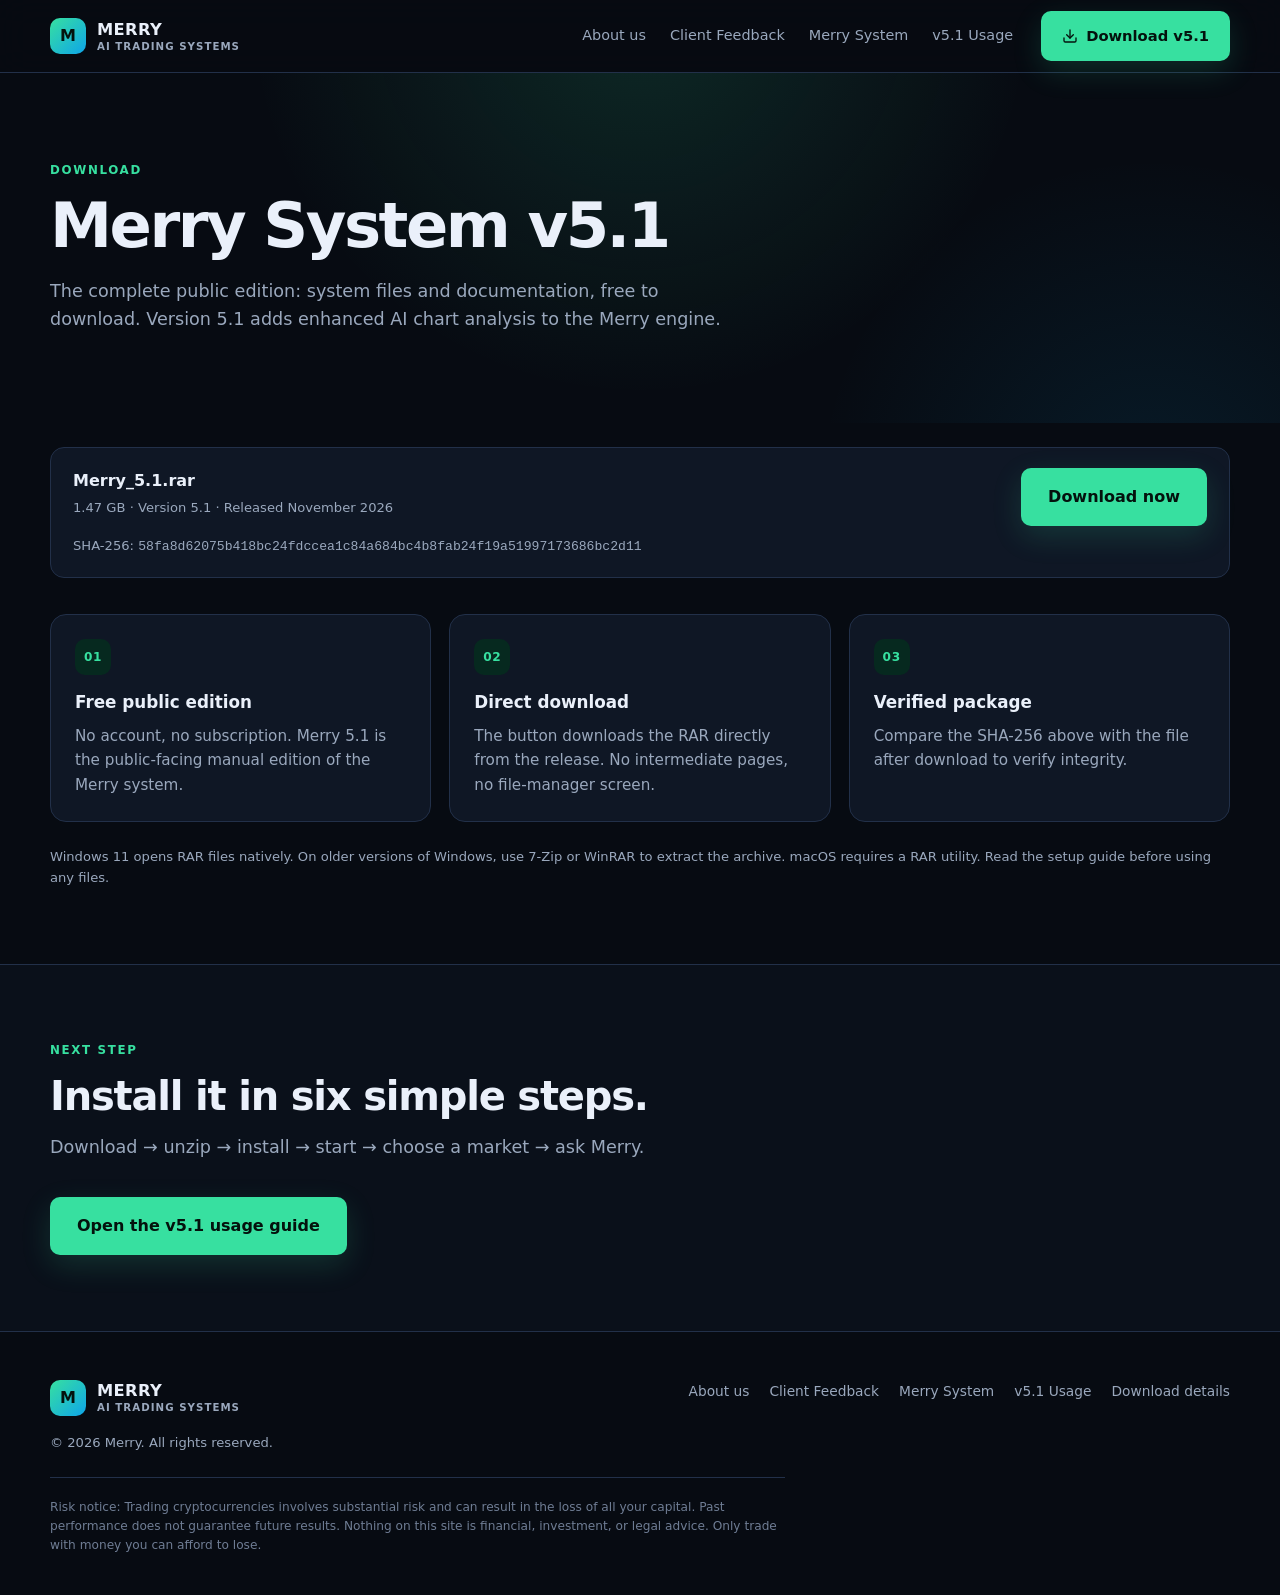
==== download.html @ 929f6ac3 "Add Merry 5.1 marketing website Static site with About, Client Feedback, Merry System, v5.1 Usage, a" ====
<!DOCTYPE html>
<html lang="en">
<head>
  <meta charset="UTF-8">
  <meta name="viewport" content="width=device-width, initial-scale=1.0">
  <title>Download Merry 5.1 — Merry System</title>
  <meta name="description" content="Download Merry System v5.1: 1.47 GB RAR, free public edition, with SHA-256 checksum.">
  <link rel="stylesheet" href="styles.css">
</head>
<body>
  <header class="site-header">
    <div class="container header-inner">
      <a class="brand" href="index.html">
        <span class="brand-mark">M</span>
        <span class="brand-name">MERRY<small>AI Trading Systems</small></span>
      </a>
      <nav class="nav">
        <a href="index.html">About us</a>
        <a href="testimonials.html">Client Feedback</a>
        <a href="system.html">Merry System</a>
        <a href="guide.html">v5.1 Usage</a>
      </nav>
      <a class="btn btn-primary header-cta" href="https://github.com/MerryBestTrading/Merry_5.1/releases/download/v5.1/Merry_5.1.rar">
        <svg width="16" height="16" viewBox="0 0 24 24" fill="none" stroke="currentColor" stroke-width="2" stroke-linecap="round" stroke-linejoin="round" aria-hidden="true"><path d="M21 15v4a2 2 0 0 1-2 2H5a2 2 0 0 1-2-2v-4"/><polyline points="7 10 12 15 17 10"/><line x1="12" y1="15" x2="12" y2="3"/></svg>
        Download v5.1
      </a>
    </div>
  </header>

  <main>
    <section class="hero">
      <div class="container">
        <div class="hero-copy">
          <p class="eyebrow">Download</p>
          <h1>Merry System v5.1</h1>
          <p class="lead">The complete public edition: system files and documentation, free to download. Version 5.1 adds enhanced AI chart analysis to the Merry engine.</p>
        </div>
      </div>
    </section>

    <section class="section" style="padding-top: 24px;">
      <div class="container">
        <div class="download-strip" style="align-items: flex-start;">
          <div>
            <strong>Merry_5.1.rar</strong>
            <span>1.47 GB · Version 5.1 · Released November 2026</span>
            <p class="fineprint mt-16">SHA-256: <code>58fa8d62075b418bc24fdccea1c84a684bc4b8fab24f19a51997173686bc2d11</code></p>
          </div>
          <a class="btn btn-primary btn-large" href="https://github.com/MerryBestTrading/Merry_5.1/releases/download/v5.1/Merry_5.1.rar">Download now</a>
        </div>

        <div class="grid grid-3">
          <article class="card">
            <div class="icon">01</div>
            <h3>Free public edition</h3>
            <p>No account, no subscription. Merry 5.1 is the public-facing manual edition of the Merry system.</p>
          </article>
          <article class="card">
            <div class="icon">02</div>
            <h3>Direct download</h3>
            <p>The button downloads the RAR directly from the release. No intermediate pages, no file-manager screen.</p>
          </article>
          <article class="card">
            <div class="icon">03</div>
            <h3>Verified package</h3>
            <p>Compare the SHA-256 above with the file after download to verify integrity.</p>
          </article>
        </div>

        <p class="fineprint mt-24">Windows 11 opens RAR files natively. On older versions of Windows, use 7-Zip or WinRAR to extract the archive. macOS requires a RAR utility. Read the <a href="guide.html">setup guide</a> before using any files.</p>
      </div>
    </section>

    <section class="section section-alt">
      <div class="container">
        <div class="section-head">
          <p class="eyebrow">Next step</p>
          <h2>Install it in six simple steps.</h2>
          <p class="lead">Download → unzip → install → start → choose a market → ask Merry.</p>
        </div>
        <a class="btn btn-primary btn-large" href="guide.html">Open the v5.1 usage guide</a>
      </div>
    </section>
  </main>

  <footer class="site-footer">
    <div class="container footer-inner">
      <div>
        <a class="brand" href="index.html">
          <span class="brand-mark">M</span>
          <span class="brand-name">MERRY<small>AI Trading Systems</small></span>
        </a>
        <p class="fineprint mt-16">© 2026 Merry. All rights reserved.</p>
      </div>
      <nav class="footer-nav">
        <a href="index.html">About us</a>
        <a href="testimonials.html">Client Feedback</a>
        <a href="system.html">Merry System</a>
        <a href="guide.html">v5.1 Usage</a>
        <a href="download.html">Download details</a>
      </nav>
    </div>
    <div class="container">
      <p class="risk">Risk notice: Trading cryptocurrencies involves substantial risk and can result in the loss of all your capital. Past performance does not guarantee future results. Nothing on this site is financial, investment, or legal advice. Only trade with money you can afford to lose.</p>
    </div>
  </footer>
</body>
</html>
---- styles.css ----
:root {
  --bg: #070b12;
  --bg-soft: #0a101a;
  --surface: #0f1725;
  --surface-2: #121c2d;
  --line: #223049;
  --text: #eaf0fa;
  --muted: #9aa8bd;
  --accent: #37e0a0;
  --accent-strong: #10b981;
  --accent-dark: #06291f;
  --accent-blue: #0ea5e9;
  --gold: #f3c969;
  --radius: 16px;
  --max: 1180px;
}

* { box-sizing: border-box; }

html { scroll-behavior: smooth; }

body {
  margin: 0;
  background: var(--bg);
  color: var(--text);
  font-family: ui-sans-serif, system-ui, -apple-system, "Segoe UI", Roboto, Arial, sans-serif;
  line-height: 1.6;
  -webkit-font-smoothing: antialiased;
}

a { color: inherit; text-decoration: none; }
img { max-width: 100%; display: block; }
::selection { background: rgba(55, 224, 160, 0.25); }

.container {
  width: min(100% - 40px, var(--max));
  margin-inline: auto;
}

/* ---------- Header ---------- */
.site-header {
  position: sticky;
  top: 0;
  z-index: 50;
  background: rgba(7, 11, 18, 0.86);
  backdrop-filter: blur(16px);
  border-bottom: 1px solid var(--line);
}

.header-inner {
  display: flex;
  align-items: center;
  gap: 24px;
  min-height: 72px;
}

.brand {
  display: flex;
  align-items: center;
  gap: 11px;
  font-weight: 800;
  letter-spacing: 0.02em;
  flex-shrink: 0;
}

.brand-mark {
  display: grid;
  place-items: center;
  width: 36px;
  height: 36px;
  border-radius: 10px;
  background: linear-gradient(135deg, var(--accent), var(--accent-blue));
  color: #04120d;
  font-weight: 900;
}

.brand-name {
  display: flex;
  flex-direction: column;
  line-height: 1.05;
  font-size: 1.02rem;
}

.brand-name small {
  margin-top: 3px;
  color: var(--muted);
  font-size: 0.64rem;
  font-weight: 700;
  letter-spacing: 0.1em;
  text-transform: uppercase;
}

.nav {
  display: flex;
  gap: 24px;
  margin-left: auto;
  font-size: 0.9rem;
  color: var(--muted);
}

.nav a { position: relative; padding: 6px 0; white-space: nowrap; }
.nav a:hover, .nav a.active { color: var(--text); }
.nav a.active::after {
  content: "";
  position: absolute;
  left: 0;
  right: 0;
  bottom: -2px;
  height: 2px;
  border-radius: 2px;
  background: var(--accent);
}

.header-cta { margin-left: 4px; white-space: nowrap; }

/* ---------- Buttons ---------- */
.btn {
  display: inline-flex;
  align-items: center;
  justify-content: center;
  gap: 8px;
  padding: 12px 20px;
  border-radius: 10px;
  border: 1px solid transparent;
  font-weight: 700;
  font-size: 0.92rem;
  cursor: pointer;
  transition: 180ms ease;
}

.btn-primary {
  background: var(--accent);
  color: #04120d;
  box-shadow: 0 10px 30px rgba(55, 224, 160, 0.16);
}

.btn-primary:hover {
  background: #6ff0bf;
  transform: translateY(-1px);
}

.btn-ghost {
  border-color: var(--line);
  background: rgba(255, 255, 255, 0.02);
  color: var(--text);
}

.btn-ghost:hover {
  border-color: #38506f;
  background: rgba(255, 255, 255, 0.05);
}

.btn-large { padding: 15px 26px; font-size: 1rem; }
.btn-block { width: 100%; }

/* ---------- Typography ---------- */
.eyebrow {
  margin: 0 0 14px;
  color: var(--accent);
  font-size: 0.74rem;
  font-weight: 800;
  letter-spacing: 0.14em;
  text-transform: uppercase;
}

h1 {
  margin: 0 0 18px;
  font-size: clamp(2.3rem, 5vw, 3.9rem);
  line-height: 1.04;
  letter-spacing: -0.04em;
}

h2 {
  margin: 0 0 14px;
  font-size: clamp(1.7rem, 3.4vw, 2.5rem);
  line-height: 1.12;
  letter-spacing: -0.03em;
}

h3 { margin: 0 0 8px; font-size: 1.05rem; }

.lead {
  margin: 0 0 26px;
  color: var(--muted);
  font-size: 1.1rem;
  max-width: 66ch;
}

.fineprint {
  margin: 0;
  color: var(--muted);
  font-size: 0.82rem;
}

.mt-16 { margin-top: 16px; }
.mt-24 { margin-top: 24px; }
.mt-32 { margin-top: 32px; }

/* ---------- Hero ---------- */
.hero {
  position: relative;
  padding: 88px 0 64px;
  overflow: hidden;
  background:
    radial-gradient(560px 560px at 50% -20%, rgba(55, 224, 160, 0.14), transparent 70%),
    radial-gradient(480px 480px at 90% 120%, rgba(14, 165, 233, 0.10), transparent 70%);
}

.hero-grid {
  position: relative;
  z-index: 1;
  display: grid;
  grid-template-columns: 1.12fr 0.88fr;
  gap: 56px;
  align-items: center;
}

.hero-copy { position: relative; z-index: 1; max-width: 700px; animation: rise 0.6s ease both; }

.actions {
  display: flex;
  flex-wrap: wrap;
  gap: 12px;
  margin-bottom: 16px;
}

@keyframes rise {
  from { opacity: 0; transform: translateY(12px); }
  to { opacity: 1; transform: none; }
}

/* Hero app visual */
.hero-visual { animation: rise 0.7s 0.08s ease both; }

.app-frame {
  padding: 10px;
  border: 1px solid var(--line);
  border-radius: 18px;
  background: linear-gradient(180deg, #0d1522, #0a0f18);
  box-shadow: 0 30px 90px rgba(0, 0, 0, 0.45);
}

.app-bar {
  display: flex;
  gap: 6px;
  padding: 4px 6px 10px;
}

.app-bar span {
  width: 8px;
  height: 8px;
  border-radius: 50%;
  background: #2b3a52;
}

.app-frame img {
  width: 100%;
  height: auto;
  border: 1px solid #1b2a40;
  border-radius: 10px;
}

.hero-chips {
  display: flex;
  flex-wrap: wrap;
  gap: 8px;
  margin-top: 14px;
}

.chip {
  padding: 6px 10px;
  border: 1px solid var(--line);
  border-radius: 999px;
  background: rgba(255, 255, 255, 0.02);
  color: var(--muted);
  font-size: 0.72rem;
}

/* ---------- Stats ---------- */
.stats {
  display: grid;
  grid-template-columns: repeat(4, 1fr);
  gap: 1px;
  margin-top: 44px;
  border: 1px solid var(--line);
  border-radius: 16px;
  background: var(--line);
  overflow: hidden;
}

.stat {
  padding: 22px;
  background: var(--surface);
}

.stat strong {
  display: block;
  font-size: 1.6rem;
  letter-spacing: -0.03em;
}

.stat span {
  color: var(--muted);
  font-size: 0.8rem;
}

/* ---------- Sections ---------- */
.section { padding: 76px 0; }

.section-alt {
  background: var(--bg-soft);
  border-block: 1px solid var(--line);
}

.section-head {
  max-width: 700px;
  margin-bottom: 36px;
}

.split {
  display: grid;
  grid-template-columns: 1.35fr 0.65fr;
  gap: 40px;
  align-items: start;
}

.split p {
  margin-top: 0;
  color: var(--muted);
}

.quote-card {
  padding: 26px;
  border: 1px solid var(--line);
  border-radius: var(--radius);
  background:
    linear-gradient(180deg, rgba(55, 224, 160, 0.06), transparent 60%),
    var(--surface);
}

.quote-card p {
  margin: 0 0 14px;
  color: var(--text);
  font-size: 1.02rem;
}

.quote-card cite {
  color: var(--muted);
  font-size: 0.8rem;
  font-style: normal;
}

/* ---------- Cards / grids ---------- */
.grid { display: grid; gap: 18px; }
.grid-2 { grid-template-columns: repeat(2, 1fr); }
.grid-3 { grid-template-columns: repeat(3, 1fr); }
.grid-4 { grid-template-columns: repeat(4, 1fr); }

.card {
  padding: 24px;
  border: 1px solid var(--line);
  border-radius: var(--radius);
  background: var(--surface);
  transition: 180ms ease;
}

.card:hover {
  background: var(--surface-2);
  border-color: #33445f;
}

.card p { margin: 0; color: var(--muted); font-size: 0.95rem; }

.icon {
  display: inline-grid;
  place-items: center;
  width: 36px;
  height: 36px;
  margin-bottom: 14px;
  border-radius: 10px;
  background: var(--accent-dark);
  color: var(--accent);
  font-size: 0.76rem;
  font-weight: 800;
  letter-spacing: 0.05em;
}

/* ---------- Timeline ---------- */
.timeline {
  position: relative;
  display: grid;
  gap: 22px;
  max-width: 900px;
}

.timeline::before {
  content: "";
  position: absolute;
  left: 76px;
  top: 8px;
  bottom: 8px;
  width: 1px;
  background: var(--line);
}

.tl-item {
  display: grid;
  grid-template-columns: 150px 1fr;
  gap: 26px;
  position: relative;
}

.tl-year {
  padding-top: 1px;
  color: var(--accent);
  font-size: 0.92rem;
  font-weight: 800;
}

.tl-item h3 { margin-bottom: 4px; }
.tl-item p { margin: 0; color: var(--muted); font-size: 0.95rem; }

/* ---------- Team ---------- */
.team-grid {
  display: grid;
  grid-template-columns: repeat(3, 1fr);
  gap: 20px;
}

.team-card {
  border: 1px solid var(--line);
  border-radius: 18px;
  background: var(--surface);
  overflow: hidden;
}

.team-photo {
  position: relative;
  aspect-ratio: 4 / 5;
  overflow: hidden;
  background: #0a0f18;
}

.team-photo img {
  width: 100%;
  height: 100%;
  object-fit: cover;
  object-position: left center;
  filter: saturate(0.92) contrast(1.02);
}

.team-photo::after {
  content: "";
  position: absolute;
  inset: 0;
  background:
    linear-gradient(180deg, transparent 52%, rgba(7, 11, 18, 0.92) 100%),
    linear-gradient(90deg, transparent 58%, rgba(7, 11, 18, 0.6) 100%);
}

.team-body { padding: 20px 22px 24px; }

.team-role {
  margin: 0 0 6px;
  color: var(--accent);
  font-size: 0.68rem;
  font-weight: 800;
  letter-spacing: 0.1em;
  text-transform: uppercase;
}

.team-body h3 { margin-bottom: 6px; }

.team-focus {
  margin: 0 0 12px;
  color: var(--gold);
  font-size: 0.76rem;
}

.team-body p:last-child {
  margin: 0;
  color: var(--muted);
  font-size: 0.9rem;
}

/* ---------- Feedback ---------- */
.feedback-grid {
  display: grid;
  grid-template-columns: repeat(3, 1fr);
  gap: 20px;
  align-items: stretch;
}

.feedback-card {
  display: flex;
  flex-direction: column;
  gap: 14px;
  padding: 22px;
  border: 1px solid var(--line);
  border-radius: 18px;
  background: var(--surface);
}

.feedback-head {
  display: flex;
  align-items: center;
  gap: 12px;
}

.avatar {
  width: 54px;
  height: 54px;
  border: 1px solid var(--line);
  border-radius: 50%;
  object-fit: cover;
}

.feedback-head h3 { margin: 0; font-size: 1rem; }
.feedback-head p { margin: 0; color: var(--muted); font-size: 0.76rem; }

.feedback-card blockquote {
  margin: 0;
  color: var(--text);
  font-size: 0.97rem;
  line-height: 1.65;
}

.record-link {
  margin-top: auto;
  color: var(--accent);
  font-size: 0.82rem;
  font-weight: 700;
}

.record-link:hover { text-decoration: underline; }

.record-chart {
  overflow: hidden;
  border: 1px solid var(--line);
  border-radius: 10px;
  background: #0a0f18;
}

.record-chart img { width: 100%; height: auto; }

/* ---------- Records gallery ---------- */
.record-grid {
  columns: 2;
  column-gap: 16px;
}

.record-card {
  display: block;
  break-inside: avoid;
  margin-bottom: 16px;
  overflow: hidden;
  border: 1px solid var(--line);
  border-radius: 12px;
  background: var(--surface);
  transition: 180ms ease;
}

.record-card:hover {
  border-color: var(--accent);
  transform: translateY(-2px);
}

.record-card img { width: 100%; height: auto; background: #0a0f18; }

.record-meta {
  display: flex;
  justify-content: space-between;
  gap: 8px;
  padding: 10px 12px;
  color: var(--muted);
  font-size: 0.72rem;
}

.record-meta code { font-size: 0.7rem; color: #b9c6da; }

/* ---------- Price card ---------- */
.price-card {
  position: sticky;
  top: 100px;
  padding: 26px;
  border: 1px solid #2b3d58;
  border-radius: 20px;
  background:
    radial-gradient(circle at 80% 0%, rgba(55, 224, 160, 0.12), transparent 50%),
    linear-gradient(180deg, #101a29, #0b1220);
  box-shadow: 0 30px 90px rgba(0, 0, 0, 0.38);
  animation: rise 0.6s 0.1s ease both;
}

.price-top {
  display: flex;
  align-items: center;
  justify-content: space-between;
  gap: 10px;
}

.badge {
  display: inline-flex;
  align-items: center;
  gap: 6px;
  padding: 5px 9px;
  border: 1px solid rgba(55, 224, 160, 0.28);
  border-radius: 999px;
  background: var(--accent-dark);
  color: var(--accent);
  font-size: 0.66rem;
  font-weight: 800;
  letter-spacing: 0.1em;
  text-transform: uppercase;
}

.price-label { color: var(--muted); font-size: 0.78rem; }

.price {
  margin: 16px 0 6px;
  font-size: clamp(3rem, 5vw, 4.3rem);
  font-weight: 850;
  line-height: 1;
  letter-spacing: -0.05em;
}

.price-sub {
  margin: 0 0 18px;
  color: var(--muted);
  font-size: 0.85rem;
}

.price-divider {
  height: 1px;
  margin: 20px 0 14px;
  background: var(--line);
}

.edition-row {
  display: flex;
  align-items: center;
  justify-content: space-between;
  gap: 12px;
  padding: 10px 0;
  border-bottom: 1px solid rgba(34, 48, 73, 0.6);
}

.edition-row:last-of-type { border-bottom: 0; }
.edition-row strong { display: block; font-size: 0.9rem; }
.edition-row span { color: var(--muted); font-size: 0.72rem; }

.edition-price {
  white-space: nowrap;
  font-size: 0.95rem;
  font-weight: 800;
}

.edition-price small {
  color: var(--muted);
  font-size: 0.68rem;
  font-weight: 500;
}

.price-note {
  margin: 14px 0 0;
  color: var(--muted);
  font-size: 0.68rem;
}

/* ---------- Pricing table ---------- */
.table-wrap {
  overflow-x: auto;
  border: 1px solid var(--line);
  border-radius: 14px;
}

table {
  width: 100%;
  min-width: 760px;
  border-collapse: collapse;
}

th, td {
  padding: 14px 16px;
  border-bottom: 1px solid var(--line);
  text-align: left;
  font-size: 0.9rem;
}

th {
  background: rgba(255, 255, 255, 0.02);
  color: var(--muted);
  font-size: 0.7rem;
  letter-spacing: 0.08em;
  text-transform: uppercase;
}

tr:last-child td { border-bottom: 0; }
td strong { color: var(--text); }

/* ---------- Guide ---------- */
.download-strip {
  display: flex;
  align-items: center;
  justify-content: space-between;
  gap: 20px;
  flex-wrap: wrap;
  padding: 20px 22px;
  border: 1px solid var(--line);
  border-radius: 14px;
  background: var(--surface);
  margin-bottom: 36px;
}

.download-strip strong { display: block; }
.download-strip span { color: var(--muted); font-size: 0.82rem; }

.guide-step {
  display: grid;
  grid-template-columns: 1fr 1.1fr;
  gap: 34px;
  align-items: center;
  padding: 30px 0;
  border-bottom: 1px solid var(--line);
}

.guide-step:last-child { border-bottom: 0; }

.step-label {
  margin: 0 0 8px;
  color: var(--accent);
  font-size: 0.72rem;
  font-weight: 800;
  letter-spacing: 0.12em;
  text-transform: uppercase;
}

.guide-text p { color: var(--muted); margin: 0 0 10px; }
.guide-text code {
  padding: 2px 6px;
  border: 1px solid var(--line);
  border-radius: 6px;
  background: #0a0f19;
  font-size: 0.84rem;
}

.guide-visual {
  overflow: hidden;
  border: 1px solid var(--line);
  border-radius: 14px;
  background: #0a0f18;
}

.guide-visual img { width: 100%; height: auto; }

.assistant-grid {
  display: grid;
  grid-template-columns: 1fr 1fr;
  gap: 10px;
}

.assistant-grid figure {
  margin: 0;
  overflow: hidden;
  border: 1px solid var(--line);
  border-radius: 10px;
  background: #0a0f18;
}

.assistant-grid img { width: 100%; height: auto; }

.assistant-grid figcaption {
  padding: 7px 9px;
  color: var(--muted);
  font-size: 0.68rem;
}

.note-card {
  padding: 18px 20px;
  border: 1px solid rgba(243, 201, 105, 0.28);
  border-radius: 12px;
  background: rgba(243, 201, 105, 0.05);
  color: #d9c99d;
  font-size: 0.88rem;
}

/* ---------- FAQ ---------- */
.faq {
  display: grid;
  gap: 10px;
  max-width: 880px;
}

details {
  padding: 18px 20px;
  border: 1px solid var(--line);
  border-radius: 12px;
  background: var(--surface);
}

summary { cursor: pointer; font-weight: 650; }
details p { margin: 12px 0 0; color: var(--muted); }

/* ---------- CTA ---------- */
.cta-band {
  padding: 56px 0;
  border-block: 1px solid var(--line);
  background:
    radial-gradient(circle at 18% 50%, rgba(55, 224, 160, 0.11), transparent 46%),
    var(--bg-soft);
}

.cta-inner {
  display: flex;
  align-items: center;
  justify-content: space-between;
  gap: 24px;
  flex-wrap: wrap;
}

.cta-inner h2 { margin-bottom: 4px; }
.cta-inner p { margin: 0; color: var(--muted); }

/* ---------- Footer ---------- */
.site-footer { padding: 48px 0 40px; }

.footer-inner {
  display: flex;
  align-items: flex-start;
  justify-content: space-between;
  gap: 24px;
  flex-wrap: wrap;
  margin-bottom: 24px;
}

.footer-nav {
  display: flex;
  flex-wrap: wrap;
  gap: 20px;
  color: var(--muted);
  font-size: 0.86rem;
}

.footer-nav a:hover { color: var(--text); }

.risk {
  max-width: 95ch;
  margin: 0;
  padding-top: 20px;
  border-top: 1px solid var(--line);
  color: #6f7d94;
  font-size: 0.76rem;
}

/* ---------- Responsive ---------- */
@media (max-width: 1020px) {
  .hero-grid { grid-template-columns: 1fr; gap: 40px; }
  .hero-copy { max-width: 760px; }
  .price-card { position: static; }
  .team-grid, .feedback-grid { grid-template-columns: repeat(2, 1fr); }
  .grid-4 { grid-template-columns: repeat(2, 1fr); }
  .split { grid-template-columns: 1fr; }
}

@media (max-width: 820px) {
  .header-inner { flex-wrap: wrap; padding: 12px 0; gap: 12px 20px; }
  .nav {
    order: 3;
    width: 100%;
    margin-left: 0;
    gap: 18px;
    overflow-x: auto;
    padding-bottom: 2px;
    font-size: 0.86rem;
  }
  .header-cta { margin-left: auto; }
  .grid-3 { grid-template-columns: repeat(2, 1fr); }
  .stats { grid-template-columns: repeat(2, 1fr); }
  .guide-step { grid-template-columns: 1fr; gap: 18px; }
  .record-grid { columns: 1; }
}

@media (max-width: 620px) {
  .team-grid, .feedback-grid, .grid-3, .grid-2, .grid-4 { grid-template-columns: 1fr; }
  .stats { grid-template-columns: 1fr 1fr; }
  .hero { padding: 64px 0 48px; }
  .section { padding: 56px 0; }
  .timeline::before { left: 0; }
  .tl-item { grid-template-columns: 1fr; gap: 4px; padding-left: 18px; }
  .tl-item::before {
    content: "";
    position: absolute;
    left: 0;
    top: 8px;
    width: 7px;
    height: 7px;
    border-radius: 50%;
    background: var(--accent);
    transform: translateX(-3px);
  }
  .assistant-grid { grid-template-columns: 1fr; }
  .cta-inner { align-items: flex-start; }
  .record-meta { flex-direction: column; }
  .nav { gap: 14px; font-size: 0.82rem; }
  .header-cta { padding: 10px 14px; font-size: 0.84rem; }
}

@media (max-width: 380px) {
  .nav { gap: 8px; font-size: 0.78rem; }
}

@media (prefers-reduced-motion: reduce) {
  *, *::before, *::after { animation: none !important; transition: none !important; }
  html { scroll-behavior: auto; }
}
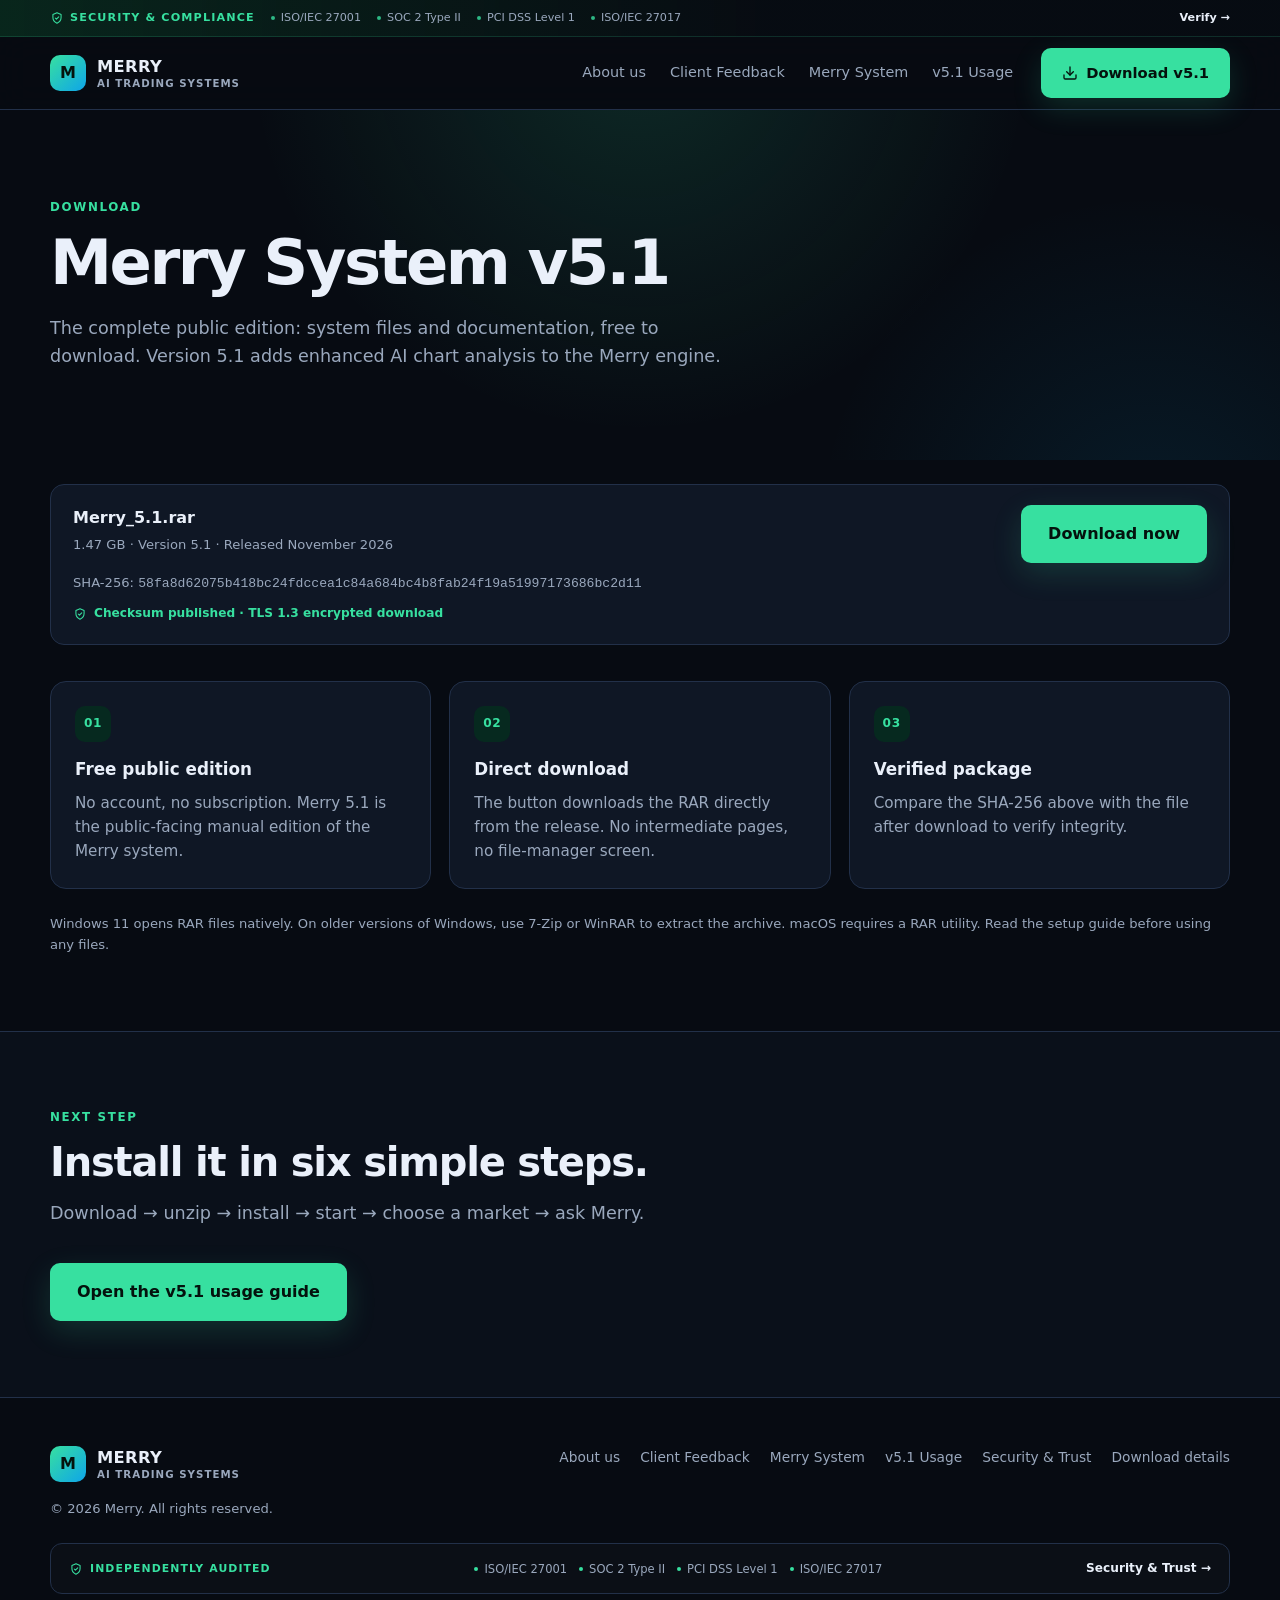
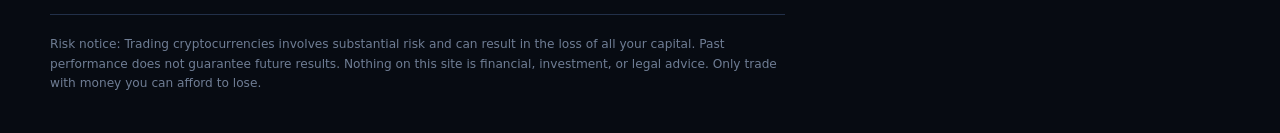
==== commit 6fa76414: "Add security and trust layer Add a global compliance bar, homepage security band, and a Security & T" ====
--- a/download.html
+++ b/download.html
@@ -3,11 +3,31 @@
 <head>
   <meta charset="UTF-8">
   <meta name="viewport" content="width=device-width, initial-scale=1.0">
+  <meta name="referrer" content="strict-origin-when-cross-origin">
+  <meta http-equiv="Content-Security-Policy" content="default-src 'self'; img-src 'self' data:; style-src 'self' 'unsafe-inline'; script-src 'self' 'unsafe-inline'; font-src 'self'; connect-src 'self'; base-uri 'self'; form-action 'self'">
   <title>Download Merry 5.1 — Merry System</title>
   <meta name="description" content="Download Merry System v5.1: 1.47 GB RAR, free public edition, with SHA-256 checksum.">
+  <link rel="icon" href="favicon.svg" type="image/svg+xml">
+  <link rel="canonical" href="https://merrybesttrading.github.io/Merry_5.1/download.html">
   <link rel="stylesheet" href="styles.css">
 </head>
 <body>
+  <div class="trust-bar">
+    <div class="container trust-bar-inner">
+      <span class="trust-bar-label">
+        <svg viewBox="0 0 24 24" fill="none" stroke="currentColor" stroke-width="1.8" stroke-linecap="round" stroke-linejoin="round" aria-hidden="true"><path d="M12 3l7 3v5c0 4.5-3 8-7 10-4-2-7-5.5-7-10V6z"/><path d="M9 12l2 2 4-4"/></svg>
+        <span>Security &amp; compliance</span>
+      </span>
+      <div class="trust-bar-badges">
+        <span data-short="ISO 27001">ISO/IEC 27001</span>
+        <span data-short="SOC 2">SOC 2 Type II</span>
+        <span data-short="PCI DSS L1">PCI DSS Level 1</span>
+        <span data-short="ISO 27017">ISO/IEC 27017</span>
+      </div>
+      <a class="trust-bar-link" href="security.html">Verify →</a>
+    </div>
+  </div>
+
   <header class="site-header">
     <div class="container header-inner">
       <a class="brand" href="index.html">
@@ -45,6 +65,7 @@
             <strong>Merry_5.1.rar</strong>
             <span>1.47 GB · Version 5.1 · Released November 2026</span>
             <p class="fineprint mt-16">SHA-256: <code>58fa8d62075b418bc24fdccea1c84a684bc4b8fab24f19a51997173686bc2d11</code></p>
+            <p class="release-trust"><svg viewBox="0 0 24 24" fill="none" stroke="currentColor" stroke-width="1.8" stroke-linecap="round" stroke-linejoin="round" aria-hidden="true"><path d="M12 3l7 3v5c0 4.5-3 8-7 10-4-2-7-5.5-7-10V6z"/><path d="M9 12l2 2 4-4"/></svg> Checksum published · TLS 1.3 encrypted download</p>
           </div>
           <a class="btn btn-primary btn-large" href="https://github.com/MerryBestTrading/Merry_5.1/releases/download/v5.1/Merry_5.1.rar">Download now</a>
         </div>
@@ -97,10 +118,24 @@
         <a href="testimonials.html">Client Feedback</a>
         <a href="system.html">Merry System</a>
         <a href="guide.html">v5.1 Usage</a>
+        <a href="security.html">Security &amp; Trust</a>
         <a href="download.html">Download details</a>
       </nav>
     </div>
     <div class="container">
+      <div class="footer-trust">
+        <span class="footer-trust-label">
+          <svg viewBox="0 0 24 24" fill="none" stroke="currentColor" stroke-width="1.8" stroke-linecap="round" stroke-linejoin="round" aria-hidden="true"><path d="M12 3l7 3v5c0 4.5-3 8-7 10-4-2-7-5.5-7-10V6z"/><path d="M9 12l2 2 4-4"/></svg>
+          Independently audited
+        </span>
+        <div class="footer-trust-badges">
+          <span data-short="ISO 27001">ISO/IEC 27001</span>
+          <span data-short="SOC 2">SOC 2 Type II</span>
+          <span data-short="PCI DSS L1">PCI DSS Level 1</span>
+          <span data-short="ISO 27017">ISO/IEC 27017</span>
+        </div>
+        <a class="footer-trust-link" href="security.html">Security &amp; Trust →</a>
+      </div>
       <p class="risk">Risk notice: Trading cryptocurrencies involves substantial risk and can result in the loss of all your capital. Past performance does not guarantee future results. Nothing on this site is financial, investment, or legal advice. Only trade with money you can afford to lose.</p>
     </div>
   </footer>
--- a/styles.css
+++ b/styles.css
@@ -423,15 +423,32 @@
 /* ---------- Team ---------- */
 .team-grid {
   display: grid;
-  grid-template-columns: repeat(3, 1fr);
-  gap: 20px;
+  grid-template-columns: 1fr 1fr;
+  gap: 40px 64px;
+  align-items: start;
+  max-width: 880px;
+  margin-inline: auto;
 }
 
 .team-card {
+  width: min(100%, 350px);
   border: 1px solid var(--line);
   border-radius: 18px;
   background: var(--surface);
   overflow: hidden;
+}
+
+.team-card:nth-child(1) { justify-self: start; }
+
+.team-card:nth-child(2) {
+  justify-self: end;
+  margin-top: 64px;
+}
+
+.team-card:nth-child(3) {
+  grid-column: 1;
+  justify-self: start;
+  margin-top: -24px;
 }
 
 .team-photo {
@@ -714,6 +731,7 @@
 
 .download-strip strong { display: block; }
 .download-strip span { color: var(--muted); font-size: 0.82rem; }
+.download-strip code { word-break: break-all; overflow-wrap: anywhere; }
 
 .guide-step {
   display: grid;
@@ -752,6 +770,84 @@
 }
 
 .guide-visual img { width: 100%; height: auto; }
+
+.guide-visual-file {
+  display: grid;
+  place-items: center;
+  min-height: 240px;
+  padding: 28px;
+  overflow: visible;
+  border: 0;
+  background: transparent;
+}
+
+.file-display {
+  display: flex;
+  align-items: center;
+  gap: 18px;
+  width: 100%;
+  max-width: 440px;
+  padding: 20px 22px;
+  border: 1px solid #2b3d58;
+  border-radius: 16px;
+  background: linear-gradient(180deg, #101a29, #0b1220);
+  box-shadow: 0 24px 60px rgba(0, 0, 0, 0.35);
+}
+
+.file-display-icon {
+  position: relative;
+  display: grid;
+  place-items: center;
+  flex-shrink: 0;
+  width: 64px;
+  height: 78px;
+  border: 1px solid #2b3d58;
+  border-radius: 10px;
+  background: linear-gradient(160deg, #1b2a44, #0c1524);
+  color: var(--accent);
+}
+
+.file-display-icon svg {
+  width: 30px;
+  height: 30px;
+  margin-bottom: 12px;
+}
+
+.file-display-icon span {
+  position: absolute;
+  right: 0;
+  bottom: 7px;
+  left: 0;
+  color: var(--muted);
+  font-size: 0.58rem;
+  font-weight: 800;
+  letter-spacing: 0.12em;
+  text-align: center;
+}
+
+.file-display-info { min-width: 0; }
+
+.file-display-label {
+  margin: 0 0 4px;
+  color: var(--accent);
+  font-size: 0.66rem;
+  font-weight: 800;
+  letter-spacing: 0.12em;
+  text-transform: uppercase;
+}
+
+.file-display-info strong {
+  display: block;
+  font-size: 1.08rem;
+  letter-spacing: -0.01em;
+}
+
+.file-display-info span {
+  display: block;
+  margin-top: 4px;
+  color: var(--muted);
+  font-size: 0.8rem;
+}
 
 .assistant-grid {
   display: grid;
@@ -850,6 +946,415 @@
   border-top: 1px solid var(--line);
   color: #6f7d94;
   font-size: 0.76rem;
+}
+
+/* ---------- Trust & security ---------- */
+.trust-bar {
+  position: relative;
+  z-index: 55;
+  border-bottom: 1px solid rgba(55, 224, 160, 0.16);
+  background:
+    linear-gradient(90deg, rgba(16, 185, 129, 0.13), rgba(7, 11, 18, 0.94) 60%),
+    #07100d;
+  color: var(--muted);
+  font-size: 0.7rem;
+}
+
+.trust-bar-inner {
+  display: flex;
+  align-items: center;
+  gap: 16px;
+  min-height: 36px;
+  overflow-x: auto;
+  white-space: nowrap;
+  scrollbar-width: none;
+}
+
+.trust-bar-inner::-webkit-scrollbar { display: none; }
+
+.trust-bar-label {
+  display: inline-flex;
+  align-items: center;
+  gap: 6px;
+  flex-shrink: 0;
+  color: var(--accent);
+  font-weight: 800;
+  letter-spacing: 0.1em;
+  text-transform: uppercase;
+}
+
+.trust-bar-label svg {
+  width: 14px;
+  height: 14px;
+}
+
+.trust-bar-badges {
+  display: flex;
+  align-items: center;
+  gap: 16px;
+  flex-shrink: 0;
+}
+
+.trust-bar-badges span {
+  display: inline-flex;
+  align-items: center;
+  gap: 6px;
+}
+
+.trust-bar-badges span::before {
+  content: "";
+  width: 4px;
+  height: 4px;
+  border-radius: 50%;
+  background: var(--accent);
+  opacity: 0.8;
+}
+
+.trust-bar-link {
+  margin-left: auto;
+  flex-shrink: 0;
+  color: var(--text);
+  font-weight: 700;
+}
+
+.trust-bar-link:hover { color: var(--accent); }
+
+/* ---------- Security band ---------- */
+.security-band {
+  padding: 32px 0;
+  border-bottom: 1px solid var(--line);
+  background:
+    radial-gradient(520px 220px at 10% 50%, rgba(55, 224, 160, 0.08), transparent 70%),
+    var(--bg-soft);
+}
+
+.security-band-inner {
+  display: grid;
+  grid-template-columns: 1.05fr 1.35fr;
+  gap: 24px 40px;
+  align-items: center;
+}
+
+.security-band h2 {
+  margin: 0 0 6px;
+  font-size: clamp(1.35rem, 2.4vw, 1.8rem);
+}
+
+.security-band p {
+  margin: 0;
+  color: var(--muted);
+  font-size: 0.92rem;
+  max-width: 58ch;
+}
+
+.cert-row {
+  display: flex;
+  flex-wrap: wrap;
+  gap: 10px;
+  justify-content: flex-end;
+}
+
+.cert-pill {
+  display: flex;
+  align-items: center;
+  gap: 10px;
+  min-width: 168px;
+  padding: 10px 13px;
+  border: 1px solid #2b3d58;
+  border-radius: 12px;
+  background: linear-gradient(180deg, #101a29, #0b1220);
+}
+
+.cert-pill svg {
+  flex-shrink: 0;
+  width: 18px;
+  height: 18px;
+  color: var(--gold);
+}
+
+.cert-pill strong {
+  display: block;
+  color: var(--text);
+  font-size: 0.8rem;
+  line-height: 1.2;
+}
+
+.cert-pill small {
+  display: block;
+  margin-top: 2px;
+  color: var(--muted);
+  font-size: 0.62rem;
+  font-weight: 700;
+  letter-spacing: 0.08em;
+  text-transform: uppercase;
+}
+
+.security-band-foot {
+  display: flex;
+  align-items: center;
+  flex-wrap: wrap;
+  gap: 8px 12px;
+  margin: 20px 0 0;
+  color: var(--muted);
+  font-size: 0.8rem;
+}
+
+.security-band-foot svg {
+  width: 14px;
+  height: 14px;
+  color: var(--accent);
+}
+
+.security-band-foot .sep { color: #3a4b66; }
+.security-band-foot a { color: var(--accent); font-weight: 700; }
+
+/* ---------- Security page ---------- */
+.security-hero .lead { max-width: 74ch; }
+
+.security-badges {
+  display: flex;
+  flex-wrap: wrap;
+  gap: 10px;
+  margin-top: 24px;
+}
+
+.security-badges .cert-pill { min-width: 0; }
+
+.cert-grid {
+  display: grid;
+  grid-template-columns: repeat(2, 1fr);
+  gap: 18px;
+}
+
+.cert-card {
+  position: relative;
+  padding: 24px;
+  border: 1px solid var(--line);
+  border-radius: 16px;
+  background: var(--surface);
+}
+
+.cert-card::before {
+  content: "";
+  position: absolute;
+  top: 0;
+  right: 24px;
+  left: 24px;
+  height: 1px;
+  background: linear-gradient(90deg, transparent, rgba(243, 201, 105, 0.55), transparent);
+}
+
+.cert-card-head {
+  display: flex;
+  align-items: center;
+  justify-content: space-between;
+  gap: 12px;
+  margin-bottom: 12px;
+}
+
+.cert-card-head svg {
+  width: 24px;
+  height: 24px;
+  color: var(--gold);
+}
+
+.cert-status {
+  color: var(--accent);
+  font-size: 0.64rem;
+  font-weight: 800;
+  letter-spacing: 0.12em;
+  text-transform: uppercase;
+}
+
+.cert-card h3 { margin-bottom: 8px; }
+
+.cert-card p {
+  margin: 0;
+  color: var(--muted);
+  font-size: 0.9rem;
+}
+
+.cert-meta {
+  margin-top: 14px !important;
+  padding-top: 12px;
+  border-top: 1px solid var(--line);
+  font-size: 0.74rem !important;
+}
+
+.control-grid {
+  display: grid;
+  grid-template-columns: repeat(3, 1fr);
+  gap: 18px;
+}
+
+.control-card {
+  padding: 22px;
+  border: 1px solid var(--line);
+  border-radius: 14px;
+  background: var(--surface);
+}
+
+.control-card svg {
+  width: 22px;
+  height: 22px;
+  margin-bottom: 12px;
+  color: var(--accent);
+}
+
+.control-card h3 { margin-bottom: 6px; }
+
+.control-card p {
+  margin: 0;
+  color: var(--muted);
+  font-size: 0.88rem;
+}
+
+.security-points {
+  display: flex;
+  flex-wrap: wrap;
+  gap: 10px 18px;
+  margin-top: 18px;
+}
+
+.security-points span {
+  display: inline-flex;
+  align-items: center;
+  gap: 7px;
+  color: var(--text);
+  font-size: 0.84rem;
+  font-weight: 600;
+}
+
+.security-points svg {
+  width: 15px;
+  height: 15px;
+  color: var(--accent);
+}
+
+.verify-grid {
+  display: grid;
+  grid-template-columns: repeat(3, 1fr);
+  gap: 12px;
+}
+
+.verify-link {
+  display: flex;
+  align-items: center;
+  justify-content: space-between;
+  gap: 12px;
+  padding: 16px 18px;
+  border: 1px solid var(--line);
+  border-radius: 12px;
+  background: var(--surface);
+  font-size: 0.86rem;
+  transition: 160ms ease;
+}
+
+.verify-link span { color: var(--accent); }
+
+.verify-link:hover {
+  border-color: var(--accent);
+  transform: translateY(-1px);
+}
+
+.split code,
+.cert-card code {
+  padding: 2px 6px;
+  border: 1px solid var(--line);
+  border-radius: 6px;
+  background: #0a0f19;
+  font-size: 0.86em;
+}
+
+/* ---------- Footer trust ---------- */
+.footer-trust {
+  display: flex;
+  align-items: center;
+  justify-content: space-between;
+  flex-wrap: wrap;
+  gap: 14px;
+  margin: 0 0 20px;
+  padding: 15px 18px;
+  border: 1px solid var(--line);
+  border-radius: 12px;
+  background: rgba(255, 255, 255, 0.015);
+}
+
+.footer-trust-label {
+  display: inline-flex;
+  align-items: center;
+  gap: 7px;
+  color: var(--accent);
+  font-size: 0.68rem;
+  font-weight: 800;
+  letter-spacing: 0.1em;
+  text-transform: uppercase;
+}
+
+.footer-trust-label svg {
+  width: 14px;
+  height: 14px;
+}
+
+.footer-trust-badges {
+  display: flex;
+  flex-wrap: wrap;
+  gap: 12px;
+  color: var(--muted);
+  font-size: 0.72rem;
+}
+
+.footer-trust-badges span {
+  display: inline-flex;
+  align-items: center;
+  gap: 6px;
+}
+
+.footer-trust-badges span::before {
+  content: "";
+  width: 4px;
+  height: 4px;
+  border-radius: 50%;
+  background: var(--accent);
+}
+
+.footer-trust-link {
+  color: var(--text);
+  font-size: 0.76rem;
+  font-weight: 700;
+}
+
+.footer-trust-link:hover { color: var(--accent); }
+
+/* ---------- Verified release ---------- */
+.release-trust {
+  display: flex;
+  align-items: center;
+  gap: 7px;
+  margin: 10px 0 0;
+  color: var(--accent);
+  font-size: 0.76rem;
+  font-weight: 700;
+}
+
+.release-trust svg {
+  width: 14px;
+  height: 14px;
+}
+
+.file-display-check {
+  display: inline-flex;
+  align-items: center;
+  gap: 5px;
+  margin-top: 6px;
+  color: var(--accent);
+  font-size: 0.7rem;
+  font-weight: 700;
+}
+
+.file-display-check svg {
+  width: 13px;
+  height: 13px;
 }
 
 /* ---------- Responsive ---------- */
@@ -860,6 +1365,10 @@
   .team-grid, .feedback-grid { grid-template-columns: repeat(2, 1fr); }
   .grid-4 { grid-template-columns: repeat(2, 1fr); }
   .split { grid-template-columns: 1fr; }
+  .security-band-inner { grid-template-columns: 1fr; }
+  .cert-row { justify-content: flex-start; }
+  .control-grid,
+  .verify-grid { grid-template-columns: repeat(2, 1fr); }
 }
 
 @media (max-width: 820px) {
@@ -878,6 +1387,20 @@
   .stats { grid-template-columns: repeat(2, 1fr); }
   .guide-step { grid-template-columns: 1fr; gap: 18px; }
   .record-grid { columns: 1; }
+  .team-grid { grid-template-columns: 1fr; gap: 20px; }
+  .team-card:nth-child(1),
+  .team-card:nth-child(2),
+  .team-card:nth-child(3) {
+    grid-column: auto;
+    justify-self: stretch;
+    width: 100%;
+    margin-top: 0;
+  }
+  .trust-bar-label span { display: none; }
+  .trust-bar-link { display: none; }
+  .trust-bar-badges { gap: 14px; }
+  .cert-grid { grid-template-columns: 1fr; }
+  .security-badges .cert-pill { flex: 1 1 calc(50% - 5px); }
 }
 
 @media (max-width: 620px) {
@@ -903,6 +1426,24 @@
   .record-meta { flex-direction: column; }
   .nav { gap: 14px; font-size: 0.82rem; }
   .header-cta { padding: 10px 14px; font-size: 0.84rem; }
+  .control-grid,
+  .verify-grid { grid-template-columns: 1fr; }
+  .cert-row { flex-direction: row; }
+  .cert-row .cert-pill {
+    flex: 1 1 calc(50% - 5px);
+    width: auto;
+    min-width: 0;
+  }
+  .footer-trust { align-items: flex-start; }
+  .footer-trust-badges { gap: 10px; }
+}
+
+@media (max-width: 480px) {
+  .trust-bar-badges span { font-size: 0; }
+  .trust-bar-badges span::after {
+    content: attr(data-short);
+    font-size: 0.66rem;
+  }
 }
 
 @media (max-width: 380px) {
